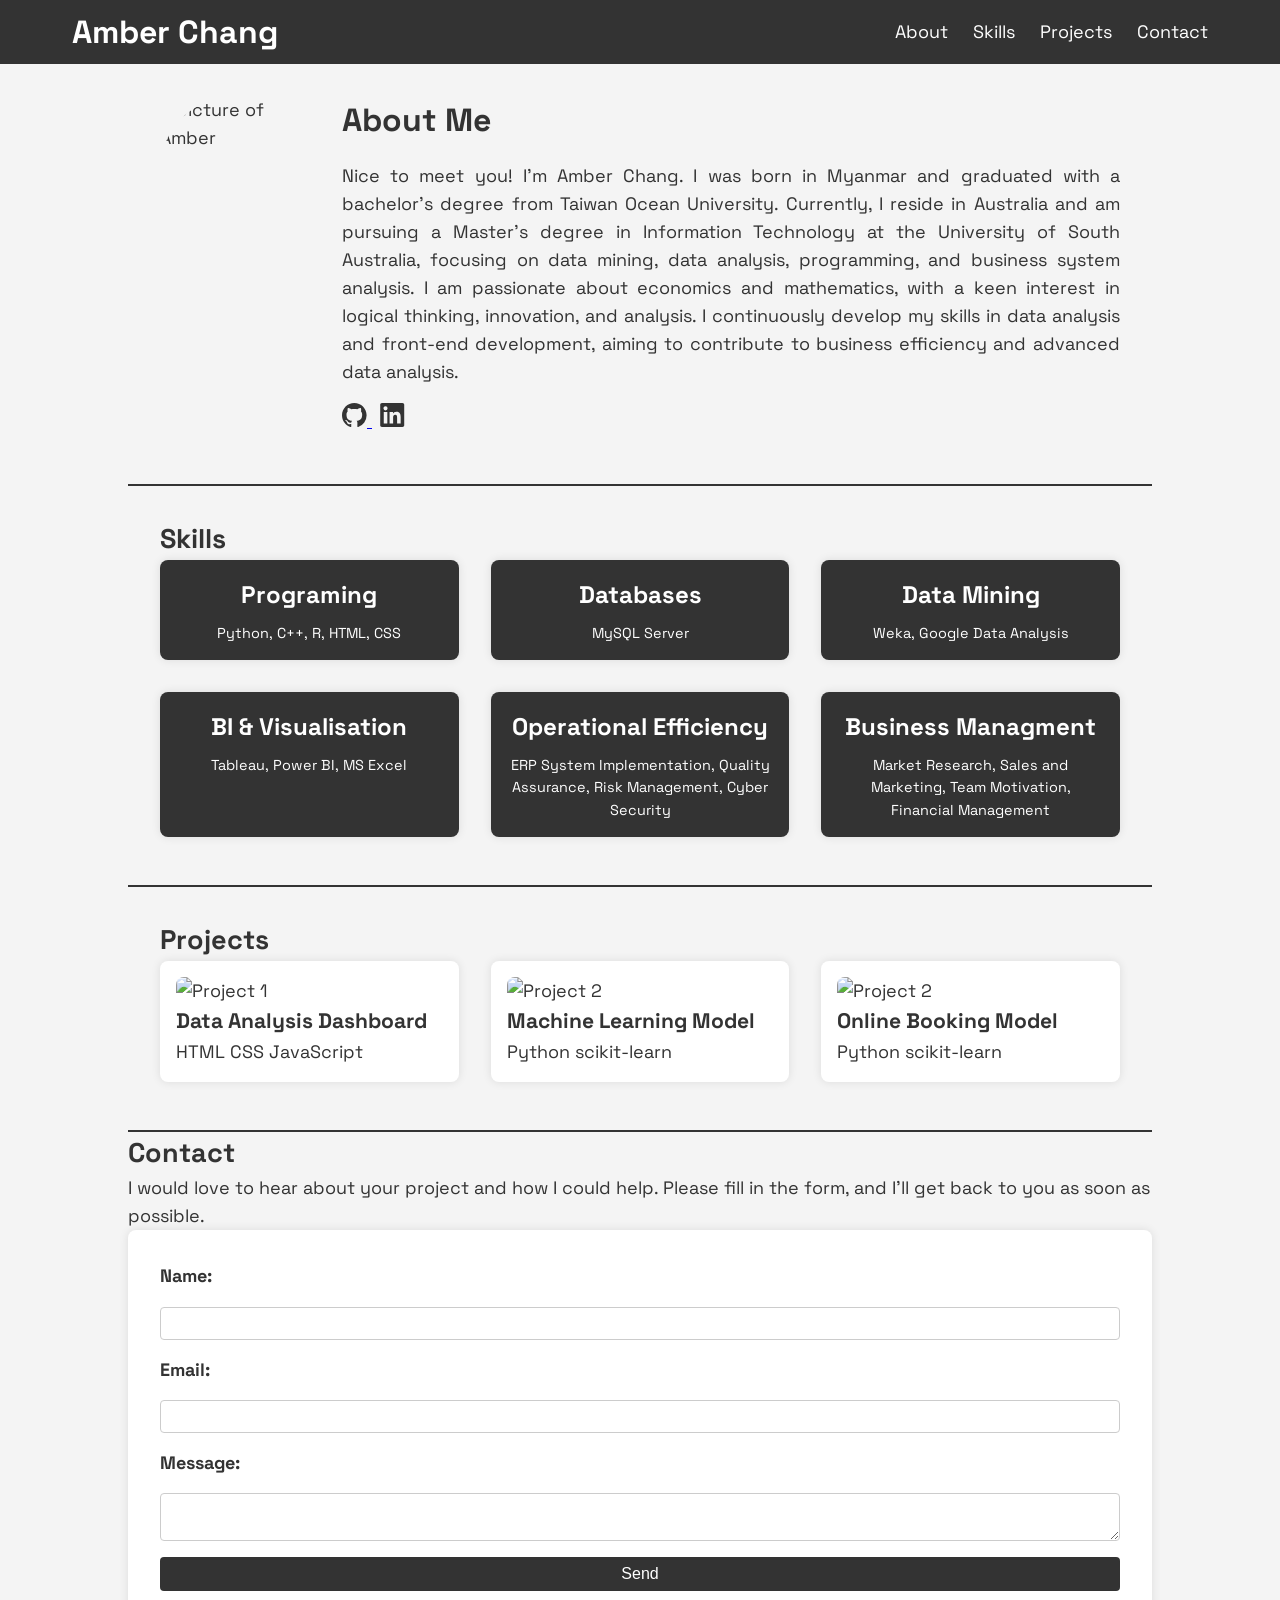
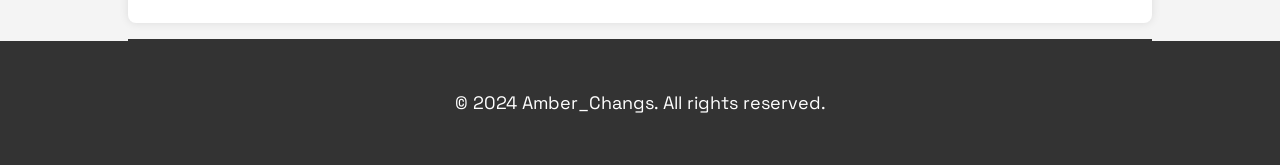
==== index.html @ bed19ba4 "Update and rename open.html to index.html" ====
<!DOCTYPE html>
<html lang="en">
<head>
    <title>Amber_Chang Portfolio</title>
    <link rel="stylesheet" href="styles.css">
    <link href="https://fonts.googleapis.com/css2?family=Space+Grotesk&display=swap" rel="stylesheet">
</head>
<body>
    <header>
        <div class="container">
            <h1>Amber Chang</h1>
            <nav>
                <ul>
                    <li><a href="#about">About</a></li>
                    <li><a href="#skills">Skills</a></li>
                    <li><a href="#projects">Projects</a></li>
                    <li><a href="#contact">Contact</a></li>
                </ul>
            </nav>
        </div>
    </header>

    <section id="about">
        <div class="container about-container">
            <img 
                    src="/single-page-developer-portfolio/OPENCODE/images/Amber-desktop.png"
                    alt="picture of Amber"
                    class="profile-img"
            />
            <div class="about-content">
                <h2>About Me</h2>
                <p>Nice to meet you! I'm Amber Chang. I was born in Myanmar and graduated with a bachelor’s degree from Taiwan Ocean University. 
                    Currently, I reside in Australia and
                    am pursuing a Master’s degree in Information Technology at the University of South Australia,
                    focusing on data mining, data analysis, programming, and business system analysis.
                    I am passionate about economics and mathematics, with a keen interest in logical thinking, innovation, and analysis.
                    I continuously develop my skills in data analysis and front-end development, 
                    aiming to contribute to business efficiency and advanced data analysis.
                </p>
                <div class="social-links">
                    <a href="https://github.com/AmberHongChang" class="header__social">
                        <svg xmlns="http://www.w3.org/2000/svg" width="25" height="24" aria-labelledby="socialGitHub"role="img">
                            <title id="socialGitHub">GitHub</title>
                            <path 
                                fill="#333" 
                                fill-rule="evenodd" 
                                d="M12.304 0C5.506 0 0 5.506 0 12.304c0 5.444 3.522 10.042 8.413 11.672.615.108.845-.261.845-.584 0-.292-.015-1.261-.015-2.291-3.091.569-3.891-.754-4.137-1.446-.138-.354-.738-1.446-1.261-1.738-.43-.23-1.046-.8-.016-.815.97-.015 1.661.892 1.892 1.261 1.107 1.86 2.876 1.338 3.584 1.015.107-.8.43-1.338.784-1.646-2.738-.307-5.598-1.368-5.598-6.074 0-1.338.477-2.446 1.26-3.307-.122-.308-.553-1.569.124-3.26 0 0 1.03-.323 3.383 1.26.985-.276 2.03-.415 3.076-.415 1.046 0 2.092.139 3.076.416 2.353-1.6 3.384-1.261 3.384-1.261.676 1.691.246 2.952.123 3.26.784.861 1.26 1.953 1.26 3.307 0 4.721-2.875 5.767-5.613 6.074.446.385.83 1.123.83 2.277 0 1.645-.015 2.968-.015 3.383 0 .323.231.708.846.584a12.324 12.324 0 0 0 8.382-11.672C24.607 5.506 19.101 0 12.304 0Z"
                            />
                        </svg>
                    </a>
                    <a href="https://www.linkedin.com/in/hh-chang/"class="header__social">
                        <svg xmlns="http://www.w3.org/2000/svg" width="25" height="24" aria-labelledby="socialLinkedin"role="img">
                            <title id="socialLinkedin">Linkedin</title>>
                            <path 
                            fill="#333" 
                            fill-rule="evenodd" 
                            d="M5.551 3.304c-1.14 0-2.067.926-2.067 2.064 0 1.14.928 2.066 2.067 2.066a2.066 2.066 0 0 0 0-4.13ZM3.767 8.998v11.453h3.562L7.33 8.998H3.767Zm5.798 0V20.45l3.554.002.002-5.668c0-1.454.253-2.941 2.132-2.941 1.851 0 1.851 1.755 1.851 3.036v5.571l3.559-.001v-6.28c0-2.834-.517-5.457-4.27-5.457-1.763 0-2.916.997-3.368 1.85h-.05V8.997h-3.41ZM22.435 24H1.982c-.976 0-1.77-.777-1.77-1.732V1.731C.212.776 1.006 0 1.982 0h20.453c.98 0 1.777.776 1.777 1.73v20.538c0 .955-.797 1.732-1.777 1.732Z"
                            />
                        </svg>
                    </a>
                </div>
            </div>
        </div>
    </section>

    <section id="skills">
        <div class="container">
            <h2>Skills</h2>
            <div class="skills-list">
                <div class="skill-item">
                    <li>
                        <h3>Programing</h3>
                        <p>Python, C++, R, HTML, CSS</p>
                    </li>
                </div>
                <div class="skill-item">
                    <li>
                        <h3>Databases</h3>
                        <p>MySQL Server</p>
                    </li>
                </div>
                <div class="skill-item">
                    <li>
                        <h3>Data Mining</h3>
                        <p>Weka, Google Data Analysis </p>
                    </li>
                </div>
                <div class="skill-item">
                    <li>
                        <h3>BI & Visualisation</h3>
                        <p>Tableau, Power BI, MS Excel </p>
                    </li>
                </div>
                <div class="skill-item">
                    <li>
                        <h3>Operational Efficiency</h3>
                        <p> ERP System Implementation,
                            Quality Assurance,
                            Risk Management,
                            Cyber Security </p>
                    </li>
                </div>
                <div class="skill-item">
                    <li>
                        <h3>Business Managment</h3>
                        <p> Market Research,
                            Sales and Marketing,
                            Team Motivation,
                            Financial Management</p>
                    </li>
                </div>
        </div>
    </section>

    <section id="projects">
        <div class="container">
            <h2>Projects</h2>
            <div class="projects-list">
                <div class="project-item">
                    <img src="/single-page-developer-portfolio/OPENCODE/images/thumbnail-project-1-large.webp" alt="Project 1">
                    <div class="project-links">
                        <a href="https://example.com/project1" target="_blank">View Project</a>
                        <a href="https://github.com/example/project1" target="_blank">View Code</a>
                    </div>
                    <h3>Data Analysis Dashboard</h3>
                    <p>HTML CSS JavaScript</p>
                </div>
                <div class="project-item">
                    <img src="/single-page-developer-portfolio/OPENCODE/images/thumbnail-project-2-large.webp" alt="Project 2">
                    <div class="project-links">
                        <a href="https://example.com/project2" target="_blank">View Project</a>
                        <a href="https://github.com/example/project2" target="_blank">View Code</a>
                    </div>
                    <h3>Machine Learning Model</h3>
                    <p>Python scikit-learn</p>
                </div>
                <div class="project-item">
                    <img src="/single-page-developer-portfolio/OPENCODE/images/thumbnail-project-3-large.webp" alt="Project 2">
                    <div class="project-links">
                        <a href="https://example.com/project2" target="_blank">View Project</a>
                        <a href="https://github.com/example/project2" target="_blank">View Code</a>
                    </div>
                    <h3>Online Booking Model</h3>
                    <p>Python scikit-learn</p>
                </div>
            </div>
        </div>
    </section>

    <section id="contact">
        <div class="container-content">
            <h2>Contact</h2>
            <p>I would love to hear about your project and how I could help. Please fill in the form, 
                and I’ll get back to you as soon as possible.</p> 
            <form action="#">
                <label for="name">Name:</label>
                <input type="text" id="name" name="name" required>

                <label for="email">Email:</label>
                <input type="email" id="email" name="email" required>

                <label for="message">Message:</label>
                <textarea id="message" name="message" required></textarea>

                <button type="submit">Send</button>
            </form>
        </div>
    </section>

    <footer>
        <div class="container">
            <p>&copy; 2024 Amber_Changs. All rights reserved.</p>
        </div>
    </footer>
</body>
</html>
---- styles.css ----
/*GLOBAL*/

:root {
    --bg-body:hsl(0, 0%, 8%);
    --bg-contact: hsl(0, 0%, 14%);
    --accent:hsl(252, 76%, 25%);
    --text2: #333;
    --text1: #333;
    --invalid: hsl(7, 100%, 68%);
    --fs-18: 1.125rem;
    --fs-88: 5.5rem;
    --fs-72: 4.5rem;
    --fs-40: 2.5rem;
    --fs-48: 3rem;
    --fs-32: 2rem;
    --fs-24: 1.5rem;
    --container: 69.375rem;
    --transition: color 250ms ease-in-out;
}

html{
    box-sizing: border-box;
    font-size: 100%;
}

*{
    margin: 0;
    padding: 0;
    box-sizing: border-box;
}

*,
*::before,
*::after {
    box-sizing: inherit;
}

body {
    font-family: "Space Grotesk", sans-serif;
    background-color: #f4f4f4;
    color: #333;
    font-size: var(--fs-18);
    line-height: 1.56;
}

header {
    background: #333;
    color: #fff;
    padding: 1rem 0;
}

header .container {
    display: flex;
    justify-content: space-between;
    align-items: center;
    max-width: 1200px;
    margin: 0 auto;
    padding: 0 2rem;
    flex-wrap:wrap;
    gap: 20px 25px;
    text-align: center;
}

header h1 {
    margin: 0;
    font-size: 1.5rem;
    font-size: clamp(1.5rem, 1.0229007633587786rem + 2.035623409669211vw, 2rem);
    line-height: 1;
}

header nav ul {
    list-style: none;
    display: flex;
    gap: 20px 25px;
}

header nav ul li a {
    color: #fff;
    text-decoration: none;
}

.visually-hidden {
    position: absolute;
    left:     -10000px;
    top:      auto;
    width:    1px;
    height:   1px;
    overflow: hidden;
  }

.wrapper {
    width: calc(100% - 2rem);
    max-width: var(--container);
    margin-inline: auto; 
}


.container {
    max-width: 1200px;
    margin: 0 auto;
    padding: 2rem;
}

section{
    padding-bottom: 1rem;
    border-bottom: 2px solid var(--text2);
    margin-bottom: 1rem;
    width: 80%;
    margin: 0 auto;
}

.about-container {
    display: flex;
    align-items: flex-start;
    flex-wrap: wrap; 
}

.profile-img {
    width: 150px;
    height: 150px;
    border-radius: 50%;
    object-fit: cover;
    margin-right: 2rem;
}

.about-content {
    color:#333;
    flex: 1;
    max-width: calc(100% - 170px); /* 150px + 2rem */
    text-align: justify;
    
}

.about-content h2 {
    margin-bottom: 1rem;
    font-size: var(--fs-32);
    color: var(--text1);
}

.about-content p {
    margin-bottom: 1rem;
    color: var(--text2);
}

.social-links {
    margin-bottom: 0.1rem;
    margin-top: 0.5rem; /* 新增的 margin-top */
}

.social-links a {
    margin-right: 0.5rem;
}

.social-links img {
    width: 20px;
    height: 20px;
}

.back-to-top {
    display: inline-block;
    margin-top: 1rem;
    text-decoration: none;
    color:  var(--accent);
    font-weight: bold;
}


.projects-list {
    display: flex;
    flex-wrap: wrap;
    gap: 2rem;
}

.project-item {
    position: relative;
    flex: 1 1 calc(33.333% - 2rem);
    background: #fff;
    padding: 1rem;
    box-shadow: 0 0 10px rgba(0, 0, 0, 0.1);
    border-radius: 8px;
    overflow: hidden;
}

.project-item img {
    width: 100%;
    height: auto;
    border-radius: 8px;
}

.project-item .project-links {
    position: absolute;
    top: 0;
    left: 0;
    width: 100%;
    height: 100%;
    background: rgba(255, 255, 255, 0.85); /* 白色背景，稍微透明 */
    color: #fff;
    display: flex;
    justify-content: center;
    align-items: center;
    flex-direction: column;
    opacity: 0;
    transition: opacity 0.3s;
}

.project-item:hover .project-links {
    opacity: 1;
}

.project-links a {
    margin: 0.5rem;
    padding: 0.5rem 1rem;
    background: var(--accent);
    color: #fff;
    text-decoration: none;
    border-radius: 4px;
}

.skills-list {
    list-style: none;
    display: flex;
    flex-wrap: wrap;
    gap: 2rem;
    justify-content: space-between;
}

.skill-item {
    flex: 1 1 calc(33.333% - 2rem);
    text-align: center;
    padding: 1rem;
    background: #333;
    color: #fff;
    border-radius: 8px;
    box-shadow: 0 0 10px rgba(0, 0, 0, 0.1);
}

.skill-item h3 {
    font-size: var(--fs-24);
    margin-bottom: 0.5rem;
}

.skill-item p {
    font-size: .9rem;
}

form {
    display: flex;
    flex-direction: column;
    gap: 1rem;
    background: #fff;
    padding: 2rem;
    box-shadow: 0 0 10px rgba(0, 0, 0, 0.1);
    border-radius: 8px;
}

form label {
    font-weight: bold;
}

form input, form textarea {
    padding: 0.5rem;
    border: 1px solid #ccc;
    border-radius: 4px;
}

form button {
    padding: 0.5rem;
    border: none;
    background: #333;
    color: #fff;
    cursor: pointer;
    border-radius: 4px;
    font-size: 1rem;
}

footer {
    background: #333;
    color: #fff;
    text-align: center;
    padding: 1rem 0;
}

footer p {
    margin: 0;
}
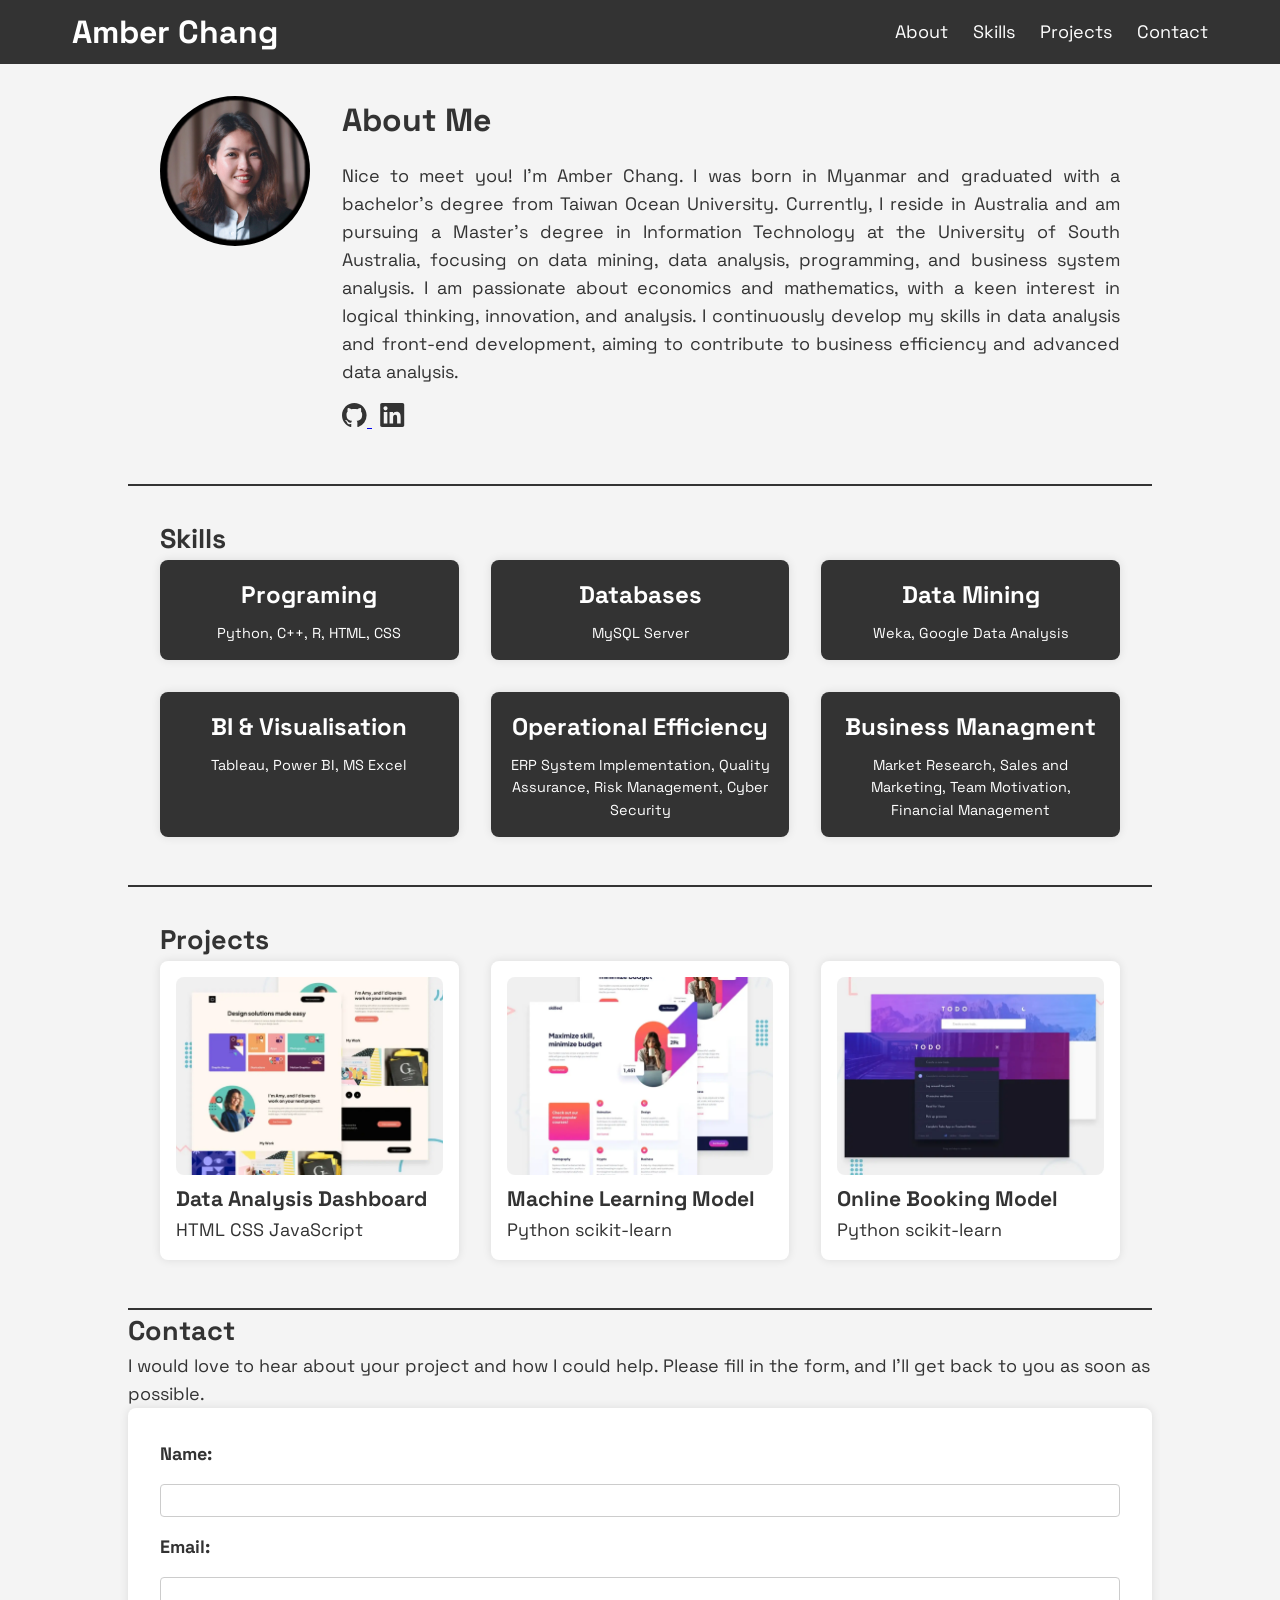
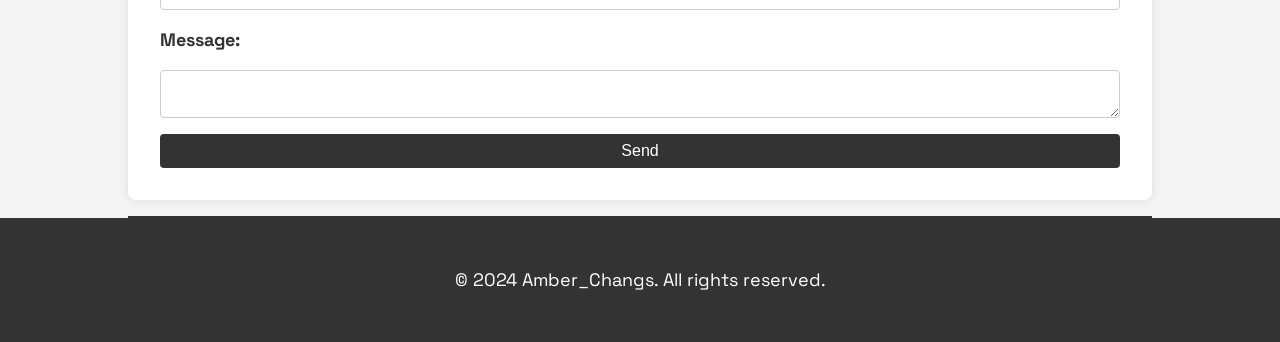
==== commit 96a5222e: "Update index.html" ====
--- a/index.html
+++ b/index.html
@@ -2,7 +2,7 @@
 <html lang="en">
 <head>
     <title>Amber_Chang Portfolio</title>
-    <link rel="stylesheet" href="styles.css">
+    <link rel="stylesheet" href="style.css">
     <link href="https://fonts.googleapis.com/css2?family=Space+Grotesk&display=swap" rel="stylesheet">
 </head>
 <body>
@@ -23,7 +23,7 @@
     <section id="about">
         <div class="container about-container">
             <img 
-                    src="/single-page-developer-portfolio/OPENCODE/images/Amber-desktop.png"
+                    src="Amber-desktop.png"
                     alt="picture of Amber"
                     class="profile-img"
             />
@@ -117,7 +117,7 @@
             <h2>Projects</h2>
             <div class="projects-list">
                 <div class="project-item">
-                    <img src="/single-page-developer-portfolio/OPENCODE/images/thumbnail-project-1-large.webp" alt="Project 1">
+                    <img src="thumbnail-project-1-large.webp" alt="Project 1">
                     <div class="project-links">
                         <a href="https://example.com/project1" target="_blank">View Project</a>
                         <a href="https://github.com/example/project1" target="_blank">View Code</a>
@@ -126,7 +126,7 @@
                     <p>HTML CSS JavaScript</p>
                 </div>
                 <div class="project-item">
-                    <img src="/single-page-developer-portfolio/OPENCODE/images/thumbnail-project-2-large.webp" alt="Project 2">
+                    <img src="thumbnail-project-2-large.webp" alt="Project 2">
                     <div class="project-links">
                         <a href="https://example.com/project2" target="_blank">View Project</a>
                         <a href="https://github.com/example/project2" target="_blank">View Code</a>
@@ -135,7 +135,7 @@
                     <p>Python scikit-learn</p>
                 </div>
                 <div class="project-item">
-                    <img src="/single-page-developer-portfolio/OPENCODE/images/thumbnail-project-3-large.webp" alt="Project 2">
+                    <img src="thumbnail-project-3-large.webp" alt="Project 2">
                     <div class="project-links">
                         <a href="https://example.com/project2" target="_blank">View Project</a>
                         <a href="https://github.com/example/project2" target="_blank">View Code</a>
--- a/style.css
+++ b/style.css
@@ -0,0 +1,285 @@
+/*GLOBAL*/
+
+:root {
+    --bg-body:hsl(0, 0%, 8%);
+    --bg-contact: hsl(0, 0%, 14%);
+    --accent:hsl(252, 76%, 25%);
+    --text2: #333;
+    --text1: #333;
+    --invalid: hsl(7, 100%, 68%);
+    --fs-18: 1.125rem;
+    --fs-88: 5.5rem;
+    --fs-72: 4.5rem;
+    --fs-40: 2.5rem;
+    --fs-48: 3rem;
+    --fs-32: 2rem;
+    --fs-24: 1.5rem;
+    --container: 69.375rem;
+    --transition: color 250ms ease-in-out;
+}
+
+html{
+    box-sizing: border-box;
+    font-size: 100%;
+}
+
+*{
+    margin: 0;
+    padding: 0;
+    box-sizing: border-box;
+}
+
+*,
+*::before,
+*::after {
+    box-sizing: inherit;
+}
+
+body {
+    font-family: "Space Grotesk", sans-serif;
+    background-color: #f4f4f4;
+    color: #333;
+    font-size: var(--fs-18);
+    line-height: 1.56;
+}
+
+header {
+    background: #333;
+    color: #fff;
+    padding: 1rem 0;
+}
+
+header .container {
+    display: flex;
+    justify-content: space-between;
+    align-items: center;
+    max-width: 1200px;
+    margin: 0 auto;
+    padding: 0 2rem;
+    flex-wrap:wrap;
+    gap: 20px 25px;
+    text-align: center;
+}
+
+header h1 {
+    margin: 0;
+    font-size: 1.5rem;
+    font-size: clamp(1.5rem, 1.0229007633587786rem + 2.035623409669211vw, 2rem);
+    line-height: 1;
+}
+
+header nav ul {
+    list-style: none;
+    display: flex;
+    gap: 20px 25px;
+}
+
+header nav ul li a {
+    color: #fff;
+    text-decoration: none;
+}
+
+.visually-hidden {
+    position: absolute;
+    left:     -10000px;
+    top:      auto;
+    width:    1px;
+    height:   1px;
+    overflow: hidden;
+  }
+
+.wrapper {
+    width: calc(100% - 2rem);
+    max-width: var(--container);
+    margin-inline: auto; 
+}
+
+
+.container {
+    max-width: 1200px;
+    margin: 0 auto;
+    padding: 2rem;
+}
+
+section{
+    padding-bottom: 1rem;
+    border-bottom: 2px solid var(--text2);
+    margin-bottom: 1rem;
+    width: 80%;
+    margin: 0 auto;
+}
+
+.about-container {
+    display: flex;
+    align-items: flex-start;
+    flex-wrap: wrap; 
+}
+
+.profile-img {
+    width: 150px;
+    height: 150px;
+    border-radius: 50%;
+    object-fit: cover;
+    margin-right: 2rem;
+}
+
+.about-content {
+    color:#333;
+    flex: 1;
+    max-width: calc(100% - 170px); /* 150px + 2rem */
+    text-align: justify;
+    
+}
+
+.about-content h2 {
+    margin-bottom: 1rem;
+    font-size: var(--fs-32);
+    color: var(--text1);
+}
+
+.about-content p {
+    margin-bottom: 1rem;
+    color: var(--text2);
+}
+
+.social-links {
+    margin-bottom: 0.1rem;
+    margin-top: 0.5rem; /* 新增的 margin-top */
+}
+
+.social-links a {
+    margin-right: 0.5rem;
+}
+
+.social-links img {
+    width: 20px;
+    height: 20px;
+}
+
+.back-to-top {
+    display: inline-block;
+    margin-top: 1rem;
+    text-decoration: none;
+    color:  var(--accent);
+    font-weight: bold;
+}
+
+
+.projects-list {
+    display: flex;
+    flex-wrap: wrap;
+    gap: 2rem;
+}
+
+.project-item {
+    position: relative;
+    flex: 1 1 calc(33.333% - 2rem);
+    background: #fff;
+    padding: 1rem;
+    box-shadow: 0 0 10px rgba(0, 0, 0, 0.1);
+    border-radius: 8px;
+    overflow: hidden;
+}
+
+.project-item img {
+    width: 100%;
+    height: auto;
+    border-radius: 8px;
+}
+
+.project-item .project-links {
+    position: absolute;
+    top: 0;
+    left: 0;
+    width: 100%;
+    height: 100%;
+    background: rgba(255, 255, 255, 0.85); /* 白色背景，稍微透明 */
+    color: #fff;
+    display: flex;
+    justify-content: center;
+    align-items: center;
+    flex-direction: column;
+    opacity: 0;
+    transition: opacity 0.3s;
+}
+
+.project-item:hover .project-links {
+    opacity: 1;
+}
+
+.project-links a {
+    margin: 0.5rem;
+    padding: 0.5rem 1rem;
+    background: var(--accent);
+    color: #fff;
+    text-decoration: none;
+    border-radius: 4px;
+}
+
+.skills-list {
+    list-style: none;
+    display: flex;
+    flex-wrap: wrap;
+    gap: 2rem;
+    justify-content: space-between;
+}
+
+.skill-item {
+    flex: 1 1 calc(33.333% - 2rem);
+    text-align: center;
+    padding: 1rem;
+    background: #333;
+    color: #fff;
+    border-radius: 8px;
+    box-shadow: 0 0 10px rgba(0, 0, 0, 0.1);
+}
+
+.skill-item h3 {
+    font-size: var(--fs-24);
+    margin-bottom: 0.5rem;
+}
+
+.skill-item p {
+    font-size: .9rem;
+}
+
+form {
+    display: flex;
+    flex-direction: column;
+    gap: 1rem;
+    background: #fff;
+    padding: 2rem;
+    box-shadow: 0 0 10px rgba(0, 0, 0, 0.1);
+    border-radius: 8px;
+}
+
+form label {
+    font-weight: bold;
+}
+
+form input, form textarea {
+    padding: 0.5rem;
+    border: 1px solid #ccc;
+    border-radius: 4px;
+}
+
+form button {
+    padding: 0.5rem;
+    border: none;
+    background: #333;
+    color: #fff;
+    cursor: pointer;
+    border-radius: 4px;
+    font-size: 1rem;
+}
+
+footer {
+    background: #333;
+    color: #fff;
+    text-align: center;
+    padding: 1rem 0;
+}
+
+footer p {
+    margin: 0;
+}
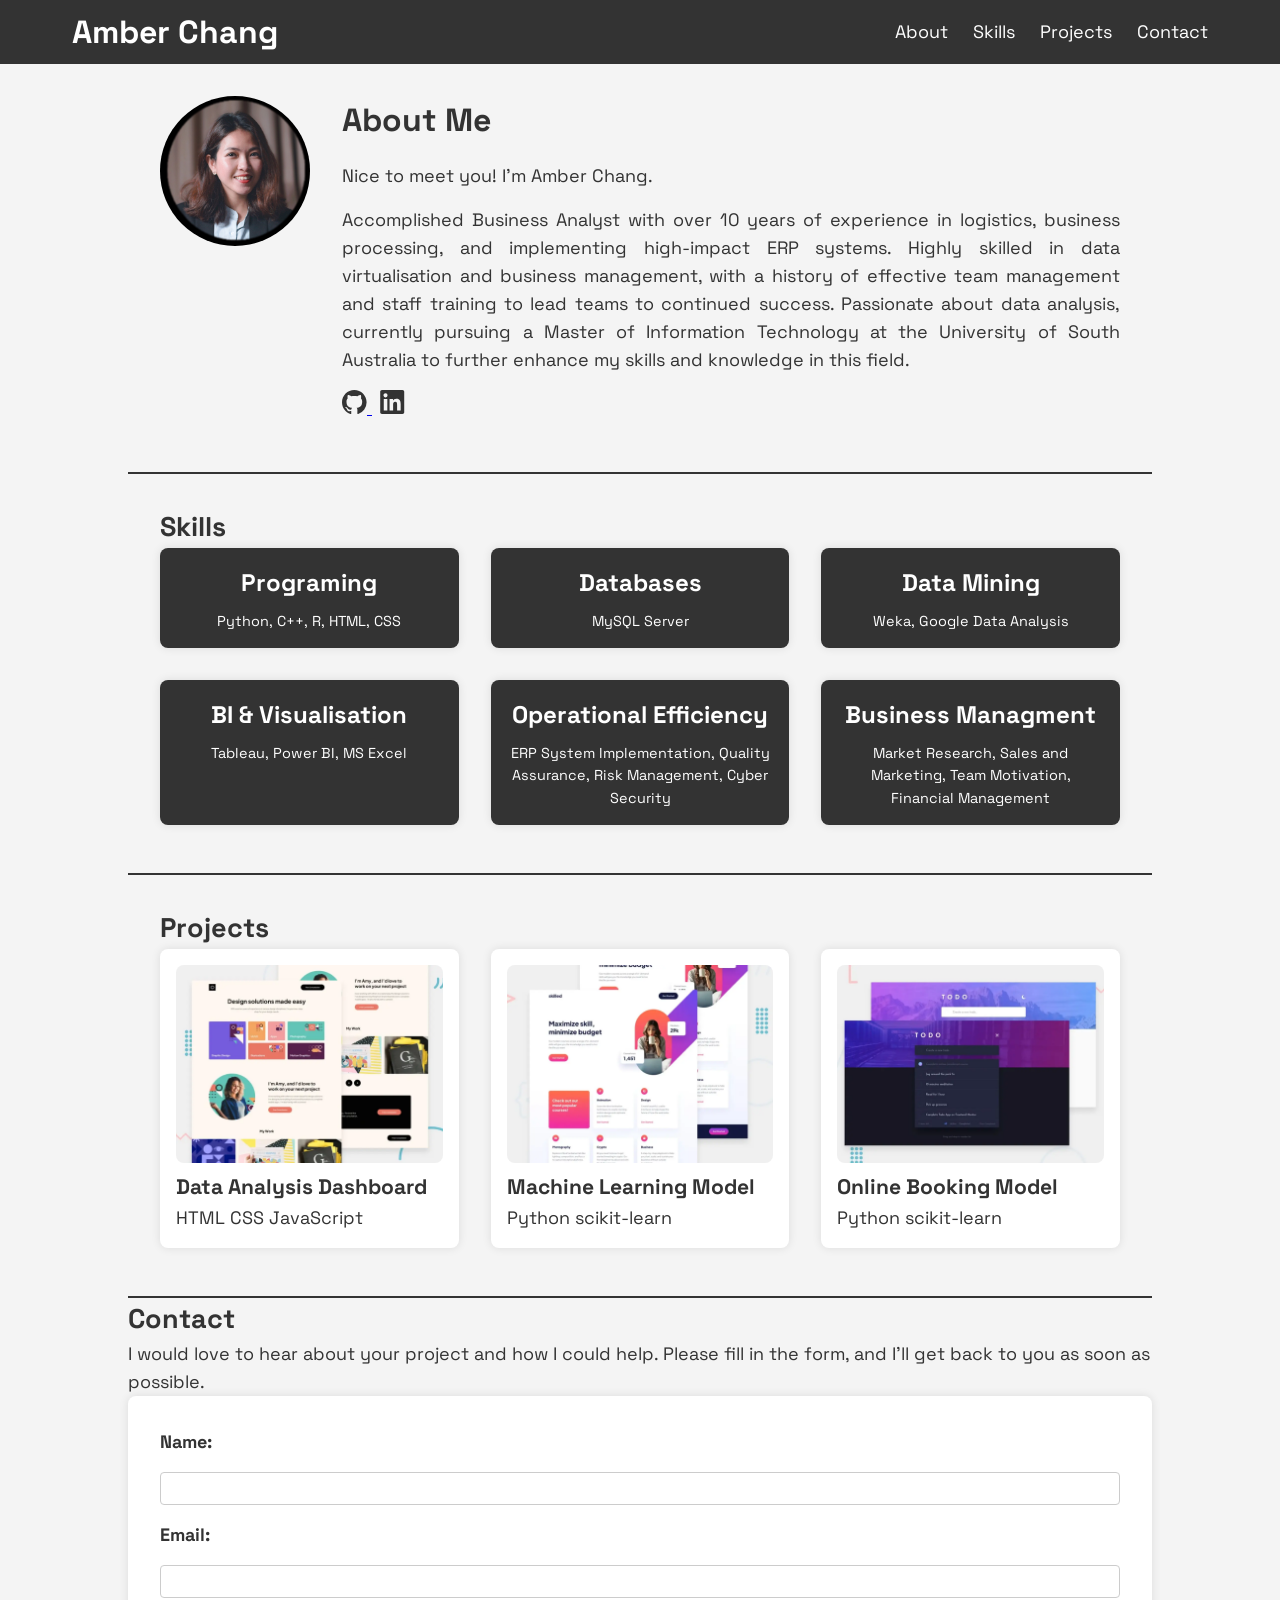
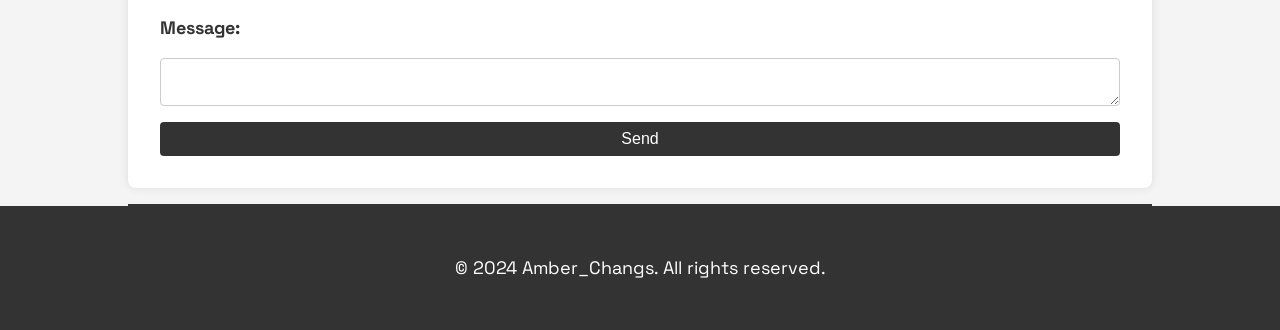
==== commit 3f6c8e12: "Update index.html" ====
--- a/index.html
+++ b/index.html
@@ -29,13 +29,14 @@
             />
             <div class="about-content">
                 <h2>About Me</h2>
-                <p>Nice to meet you! I'm Amber Chang. I was born in Myanmar and graduated with a bachelor’s degree from Taiwan Ocean University. 
-                    Currently, I reside in Australia and
-                    am pursuing a Master’s degree in Information Technology at the University of South Australia,
-                    focusing on data mining, data analysis, programming, and business system analysis.
-                    I am passionate about economics and mathematics, with a keen interest in logical thinking, innovation, and analysis.
-                    I continuously develop my skills in data analysis and front-end development, 
-                    aiming to contribute to business efficiency and advanced data analysis.
+                <p>Nice to meet you! I'm Amber Chang. </p>
+                <p>Accomplished Business Analyst with over 10 years of experience in logistics,
+                    business processing, and implementing high-impact ERP systems. 
+                    Highly skilled in data virtualisation and business management, 
+                    with a history of effective team management and staff training to lead teams to continued success. 
+                    Passionate about data analysis, currently pursuing 
+                    a Master of Information Technology at the University of South Australia 
+                    to further enhance my skills and knowledge in this field.
                 </p>
                 <div class="social-links">
                     <a href="https://github.com/AmberHongChang" class="header__social">
